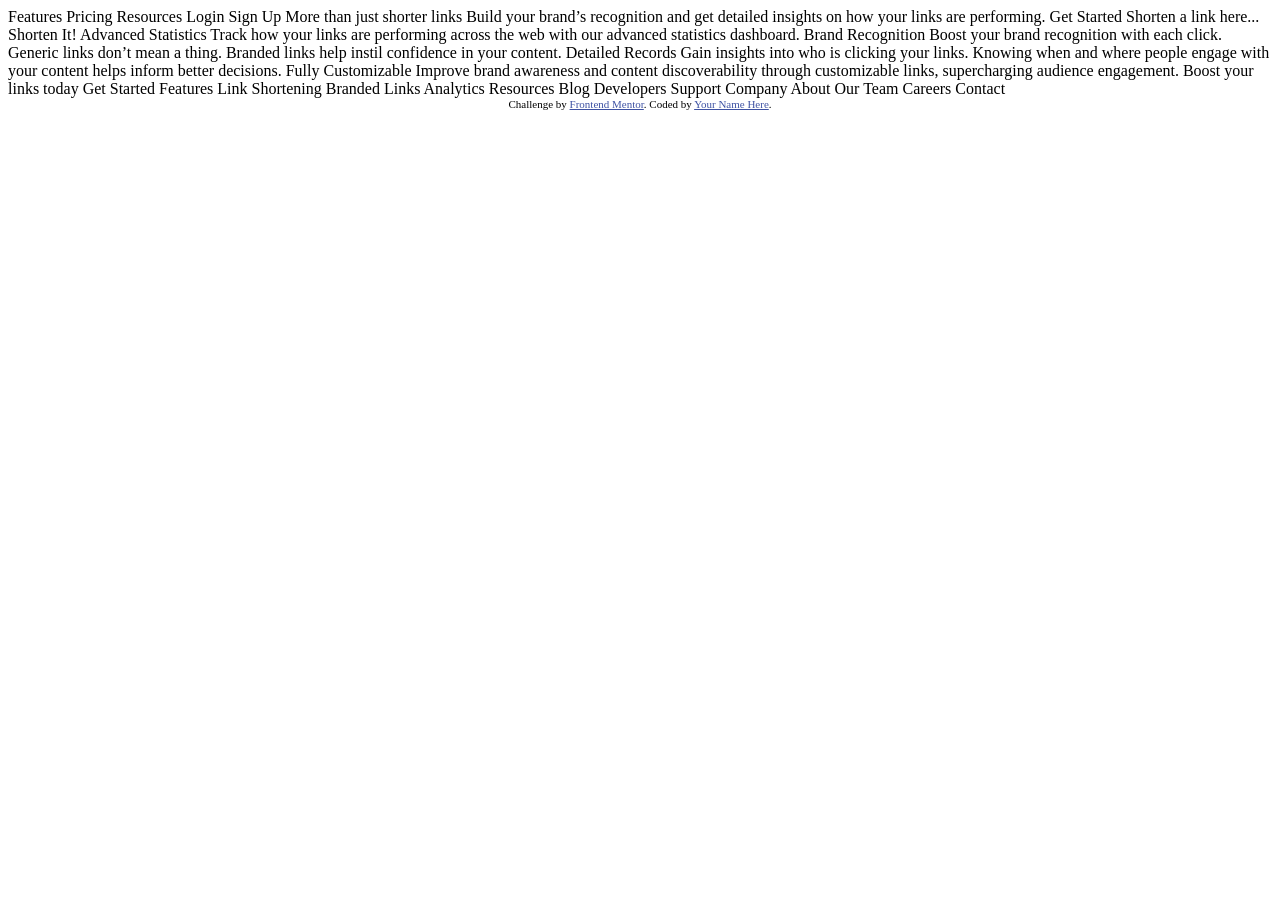
==== index.html @ 6eb6b92c "Url landing api" ====
<!DOCTYPE html>
<html lang="en">
<head>
  <meta charset="UTF-8">
  <meta name="viewport" content="width=device-width, initial-scale=1.0"> <!-- displays site properly based on user's device -->

  <link rel="icon" type="image/png" sizes="32x32" href="./images/favicon-32x32.png">
  
  <title>Frontend Mentor | Shortly URL shortening API Challenge</title>

  <!-- Feel free to remove these styles or customise in your own stylesheet 👍 -->
  <style>
    .attribution { font-size: 11px; text-align: center; }
    .attribution a { color: hsl(228, 45%, 44%); }
  </style>
</head>
<body>

  Features
  Pricing
  Resources

  Login
  Sign Up

  More than just shorter links

  Build your brand’s recognition and get detailed insights 
  on how your links are performing.

  Get Started
  
  Shorten a link here...

  Shorten It!

  Advanced Statistics

  Track how your links are performing across the web with our 
  advanced statistics dashboard.

  Brand Recognition

  Boost your brand recognition with each click. Generic links don’t 
  mean a thing. Branded links help instil confidence in your content.

  Detailed Records

  Gain insights into who is clicking your links. Knowing when and where 
  people engage with your content helps inform better decisions.

  Fully Customizable

  Improve brand awareness and content discoverability through customizable 
  links, supercharging audience engagement.

  Boost your links today

  Get Started

  Features

  Link Shortening
  Branded Links
  Analytics

  Resources

  Blog
  Developers
  Support

  Company

  About
  Our Team
  Careers
  Contact
  
  <div class="attribution">
    Challenge by <a href="https://www.frontendmentor.io?ref=challenge" target="_blank">Frontend Mentor</a>. 
    Coded by <a href="#">Your Name Here</a>.
  </div>
</body>
</html>
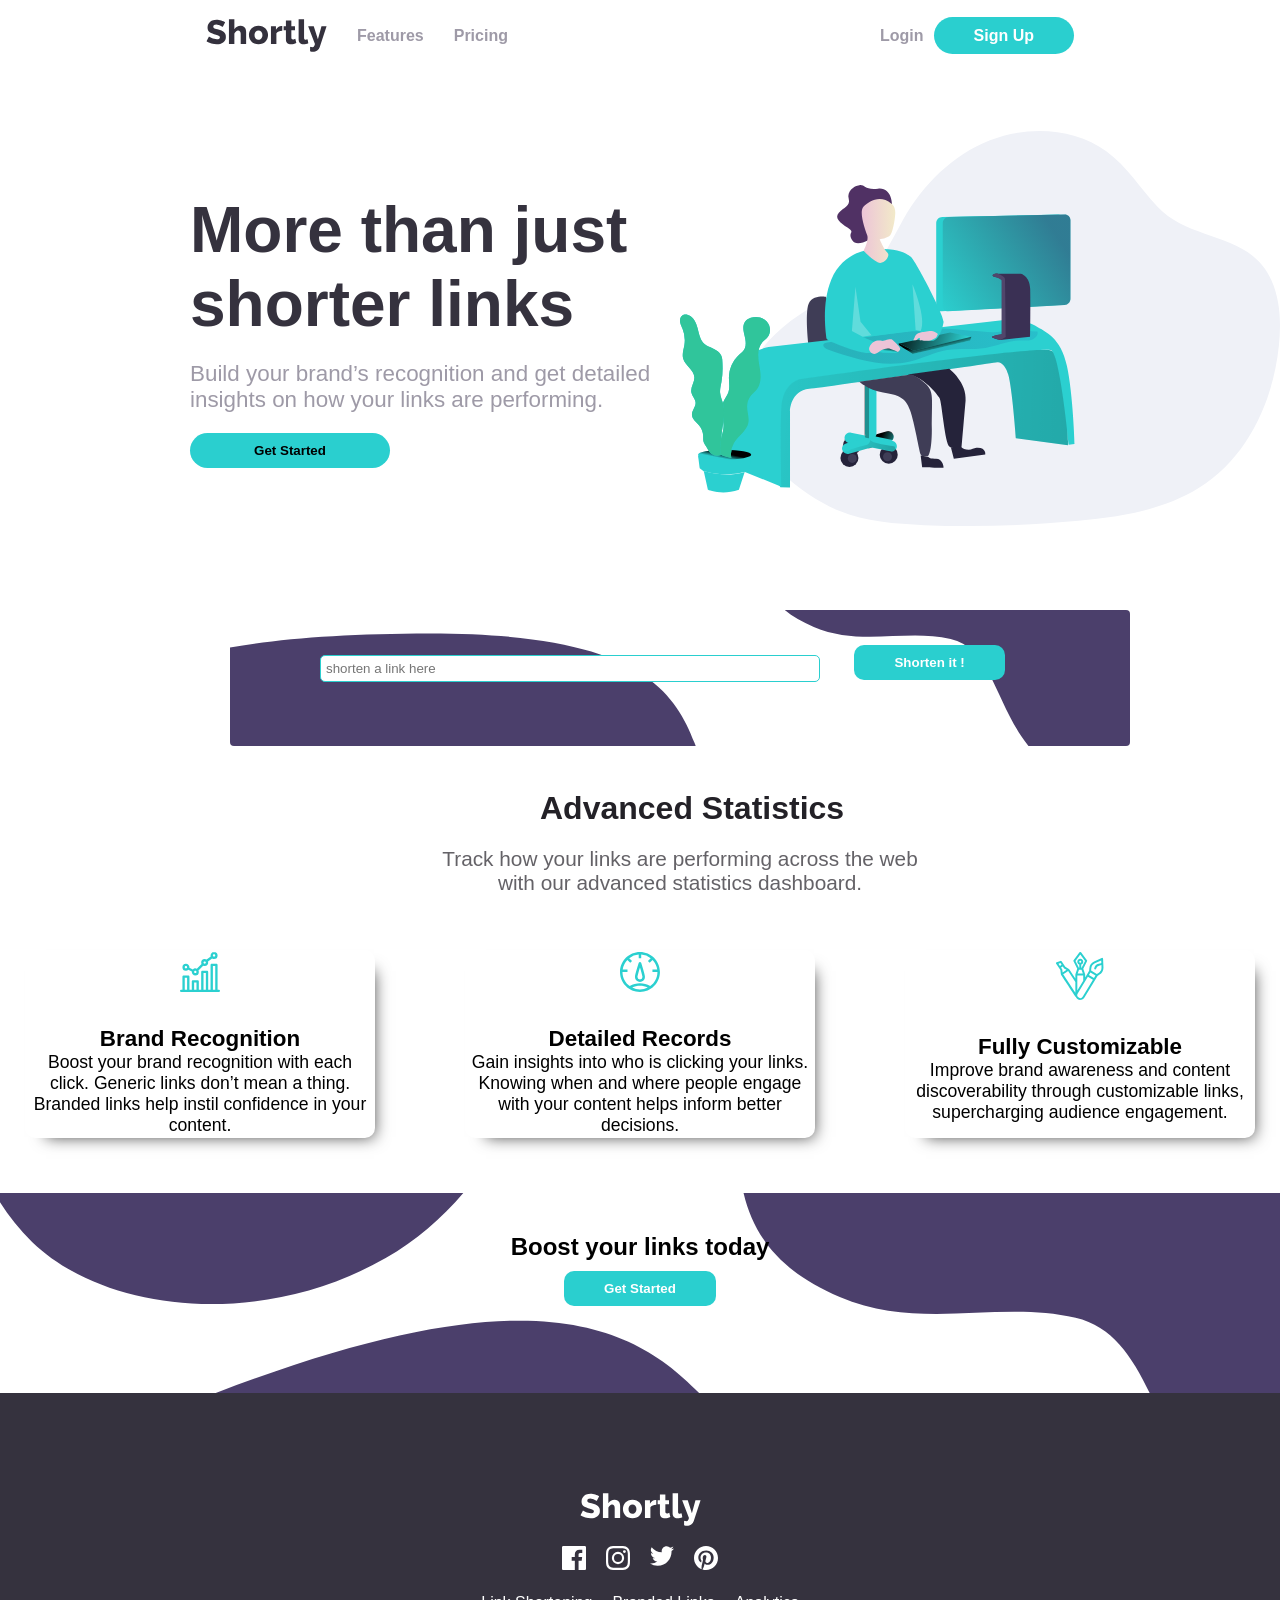
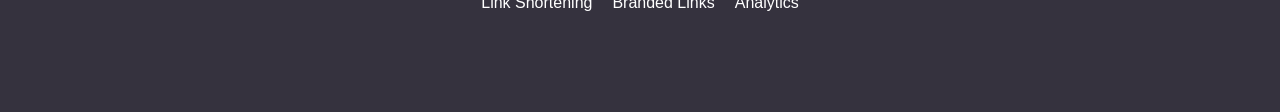
==== commit 07114d16: "moving" ====
--- a/index.html
+++ b/index.html
@@ -1,85 +1,176 @@
 <!DOCTYPE html>
 <html lang="en">
 <head>
-  <meta charset="UTF-8">
-  <meta name="viewport" content="width=device-width, initial-scale=1.0"> <!-- displays site properly based on user's device -->
-
-  <link rel="icon" type="image/png" sizes="32x32" href="./images/favicon-32x32.png">
-  
-  <title>Frontend Mentor | Shortly URL shortening API Challenge</title>
-
-  <!-- Feel free to remove these styles or customise in your own stylesheet 👍 -->
-  <style>
-    .attribution { font-size: 11px; text-align: center; }
-    .attribution a { color: hsl(228, 45%, 44%); }
-  </style>
+    <meta charset="UTF-8">
+    <meta http-equiv="X-UA-Compatible" content="IE=edge">
+    <meta name="viewport" content="width=device-width, initial-scale=1.0">
+    <link rel="stylesheet" href="../public/assets/css/main.css">
+    <link rel="preconnect" href="https://fonts.googleapis.com">
+    <link rel="preconnect" href="https://fonts.gstatic.com" crossorigin>
+    <link href="https://fonts.googleapis.com/css2?family=Poppins:wght@400;700&display=swap" rel="stylesheet">
+    <link rel="stylesheet" href="./assets/css/scrollbar.css">    
+    <title>Shortly URL</title>
 </head>
 <body>
+    
+    <header>
+        <nav>
+            <ul class="links__container_list">
 
-  Features
-  Pricing
-  Resources
+                <img src="../images/logo.svg" alt="">
 
-  Login
-  Sign Up
 
-  More than just shorter links
+                <li>
+                    <a href="">Features</a>
+                </li>
 
-  Build your brand’s recognition and get detailed insights 
-  on how your links are performing.
 
-  Get Started
-  
-  Shorten a link here...
+                <li>
+                    <a href="">Pricing</a>
+                </li>
 
-  Shorten It!
+            </ul>
 
-  Advanced Statistics
+            <ul class="login__container_list">
+                <li>
+                    <a href="" class="login">Login</a>
+                </li>
+                <li>
+                    <a href="" class="sign-up">Sign Up</a>
+                </li>
+            </ul>
+        </nav>
+    </header>
 
-  Track how your links are performing across the web with our 
-  advanced statistics dashboard.
 
-  Brand Recognition
+    <main>
 
-  Boost your brand recognition with each click. Generic links don’t 
-  mean a thing. Branded links help instil confidence in your content.
+        <div class="container__info_principal">
 
-  Detailed Records
+            <h1>More than just shorter links</h1>
 
-  Gain insights into who is clicking your links. Knowing when and where 
-  people engage with your content helps inform better decisions.
+            <p>Build your brand’s recognition and get detailed insights 
+                on how your links are performing.</p>
 
-  Fully Customizable
+            <button>Get Started</button>
 
-  Improve brand awareness and content discoverability through customizable 
-  links, supercharging audience engagement.
+        </div>
 
-  Boost your links today
+        <div class="image_principal">
+            <img src="../images/illustration-working.svg" alt="">
+        </div>
 
-  Get Started
+    </main>
 
-  Features
 
-  Link Shortening
-  Branded Links
-  Analytics
+    <div class="container-shorter-main">
 
-  Resources
+        <img src="../images/bg-shorten-desktop.svg" alt="">
+        
+        <textarea name="url_shorten" id="input_form" cols="30" rows="1" placeholder="shorten a link here"></textarea>
+    
+        <button id="btn_shortened"> Shorten it !</button>
+    
 
-  Blog
-  Developers
-  Support
 
-  Company
+    </div>
 
-  About
-  Our Team
-  Careers
-  Contact
-  
-  <div class="attribution">
-    Challenge by <a href="https://www.frontendmentor.io?ref=challenge" target="_blank">Frontend Mentor</a>. 
-    Coded by <a href="#">Your Name Here</a>.
-  </div>
+    <div class="container-link-shortened">
+
+        <span id="linkOriginal"></span>
+        <span id="linkShortened"></span>
+        
+        <button id="btn_copiar" onclick="copiarText()">Copiar!</button>
+    </div>
+
+
+    <section class="statics">
+
+        <h1> Advanced Statistics</h1>
+        <p>  Track how your links are performing across the web with our 
+            advanced statistics dashboard.
+        </p>
+
+        <div class="container__items_statics">
+
+            <div class="item_static">
+                <img src="../images/icon-brand-recognition.svg" alt="">
+                <h1>Brand Recognition</h1>
+                <p>Boost your brand recognition with each click. Generic links don’t 
+                    mean a thing. Branded links help instil confidence in your content.</p>
+            </div>
+
+            <div class="item_static">
+                <img src="../images/icon-detailed-records.svg" alt="">
+                <h1>Detailed Records</h1>
+                <p>  Gain insights into who is clicking your links. Knowing when and where 
+                    people engage with your content helps inform better decisions.</p>
+            </div>
+
+
+            <div class="item_static">
+                <img src="../images/icon-fully-customizable.svg" alt="">
+                <h1> Fully Customizable</h1>
+                <p>Improve brand awareness and content discoverability through customizable 
+                    links, supercharging audience engagement.</p>
+            </div>
+
+        </div>
+    </section>
+
+    <section class="Started">
+        <h1 >  Boost your links today</h1>
+        <button class="get_start">Get Started
+        </button>
+    </section>
+
+    <footer>
+
+        <img src="../images/logo.svg" alt="" class="logo">
+        <ul>
+            <li>
+                <img src="../images/icon-facebook.svg" alt="">
+            </li>
+            <li>
+                <img src="../images/icon-instagram.svg" alt="">
+            </li>
+            <li>
+                <img src="../images/icon-twitter.svg" alt="">
+            </li>
+            <li>
+                <img src="../images/icon-pinterest.svg" alt="">
+            </li>
+        </ul>
+
+        <ul>
+
+            <li>
+                Link Shortening
+            </li>
+
+            <li>
+                Branded Links
+            </li>
+
+            <li>
+                Analytics
+            </li>
+
+        </ul>
+
+    </footer>
+    
+
+
+    <script src="./js/index.js"></script>
 </body>
 </html>
+
+
+
+
+
+
+
+
+
--- a/public/assets/css/main.css
+++ b/public/assets/css/main.css
@@ -0,0 +1,299 @@
+*{
+    margin: 0;
+    padding: 0;
+    box-sizing: border-box;
+    font-family: 'Poppins', sans-serif;
+}
+
+header{
+    margin-bottom: 60px;
+}
+header nav{
+    width: 100%;
+    height: auto;
+    display: flex;
+    justify-content: space-around;
+    padding: 19px 20px;
+}
+
+.links__container_list{
+    display: flex;
+    list-style: none;
+    column-gap: 30px;
+    align-items: center;
+}
+
+
+.login__container_list{
+    display: flex;
+    list-style: none;
+    column-gap: 10px;
+    align-items: center;
+}
+
+.links__container_list a{
+    color: hsl(257, 7%, 63%);
+    text-decoration: none;
+    font-weight: bold;
+}
+
+.links__container_list a:hover{
+    color: black;
+}
+.login{
+    color: hsl(257, 7%, 63%);
+    text-decoration: none;
+    font-weight: bold; 
+}
+.login:hover{
+    color: black;
+}
+.sign-up{
+    background-color: hsl(180, 66%, 49%);
+    padding: 10px 40px;
+    border-radius: 20px;
+    color: white;
+    text-decoration: none;
+    font-weight: bold; 
+}
+.sign-up:hover{
+    background-color: hsl(180, 45%, 47%);
+}
+
+main{
+    width: 100%;
+    height: auto;
+    display: flex;
+    align-items: center;
+    padding-left: 190px;
+}
+
+.image_principal img{
+    width: 600px;
+    overflow: hidden;
+}
+
+.container__info_principal{
+    display: flex;
+    flex-direction: column;
+    row-gap: 20px;
+}
+
+.container__info_principal h1{
+    font-size: 4rem;
+    color:hsl(255, 11%, 22%);
+}
+
+.container__info_principal p{
+    font-size: 1.4rem;
+    color:hsl(257, 7%, 63%);
+}
+
+
+.container__info_principal button{
+    padding: 10px 60px;
+    border: none;
+    border-radius: 20px;
+    background-color: hsl(180, 66%, 49%);
+    font-weight: bold;
+    width: 200px;
+}
+
+.container__info_principal button:hover{
+    background-color: hsla(180, 66%, 49%, 0.699);
+    cursor: pointer;
+    color: white;
+    
+}
+
+.container-shorter-main{
+    width: 100%;
+    height: auto;
+    position: relative;
+    margin-top: 80px;
+    height: 150px;
+}
+
+.container-shorter-main img{
+    width: 900px;
+    position: absolute;
+    z-index: 10;
+    left: 230px;
+    border-radius: 4px;
+}
+
+.container-shorter-main textarea{
+    width: 500px;
+    resize: none;
+    position: relative;
+    z-index: 11;
+    border-radius: 5px;
+    outline: none;
+    padding: 5px;
+    left: 320px;
+    top: 45px;
+    border: 1px solid hsl(180, 66%, 49%) ;
+}
+#btn_shortened{
+    position: relative;
+    z-index: 11;
+    left: 350px;
+    top: 30px;
+    background-color: hsl(180, 66%, 49%);
+    padding: 10px 40px;
+    border-radius: 10px;
+    border: none;
+    color: white;
+    text-decoration: none;
+    font-weight: bold; 
+}
+
+
+#btn_shortened:hover{
+    cursor: pointer;
+    transform: translate(5px,-5px);
+    transition: .2s;
+}
+
+.container-link-shortened{
+    width: 100%;
+    height: 100px;
+    display: none;
+    justify-content: space-evenly;
+    align-items: center;
+    font-size: 1.3rem;
+}
+
+#linkShortened{
+    display: inline-block;
+    padding: 10px 30px;
+    border-radius: 10px;
+}
+
+#linkOriginal{
+    display: inline-block;
+    padding: 10px 30px;
+    border-radius: 10px;
+}
+#btn_copiar{
+    background-color: hsl(180, 66%, 49%);
+    padding: 10px 40px;
+    border-radius: 10px;
+    border: none;
+    color: white;
+    text-decoration: none;
+    font-weight: bold; 
+}
+
+#btn_copiar:hover{
+    cursor: pointer;
+    border: 1px solid black;
+    background-color: white;
+    color: black;
+    transition: .2s;
+}
+
+
+.visible{
+    display: flex;
+}
+
+.statics h1{
+    font-size: 2rem;
+    color: hsl(260, 8%, 14%);
+    padding-left: 540px;
+    margin-top: 30px;
+}
+.statics  p{
+    font-size: 1.3rem;
+    width: 500px;
+    color: hsla(260, 8%, 14%, 0.705);
+    text-align: center;
+    margin: 20px 0 30px 430px;
+}
+
+.container__items_statics{
+    padding: 25px;
+    display: flex;
+    width: 100%;
+    justify-content: space-between;
+    margin-bottom: 30px;
+}
+
+.item_static h1{
+    color: black;
+    padding: 0;
+    font-size: 1.4rem;
+}
+.item_static p{
+    width: 100%;
+    color: black;
+    margin: 0;
+    font-size: 1.1rem;
+}
+
+.item_static{
+    width: 350px;
+    text-align: center;
+    border-radius: 10px;
+    padding: 2px;
+    -webkit-box-shadow: 10px 10px 15px -11px rgba(0,0,0,0.75);
+-moz-box-shadow: 10px 10px 15px -11px rgba(0,0,0,0.75);
+box-shadow: 10px 10px 15px -11px rgba(0,0,0,0.75);
+cursor: pointer;
+}
+
+
+.Started{
+    width: 100%;
+    height: 200px;
+    background-image: url(../../../images/bg-boost-desktop.svg);
+    background-size: cover;
+    background-repeat: no-repeat;
+    text-align: center;
+    padding-top: 30px;
+
+}
+.Started h1{
+    color: black;
+    margin-top: 10px;
+}
+.get_start{
+    background-color: hsl(180, 66%, 49%);
+    padding: 10px 40px;
+    border-radius: 10px;
+    border: none;
+    color: white;
+    text-decoration: none;
+    font-weight: bold; 
+    cursor: pointer;
+    margin-top: 10px;
+}
+
+footer{
+    background-color: hsl(255, 11%, 22%);
+    color: white;
+    text-align: center;
+    display: flex;
+    flex-direction: column;
+    justify-content: space-around;
+    align-items: center;
+    row-gap: 20px;
+    padding: 100px;
+}
+
+.logo{
+    filter: invert(100%) sepia(93%) saturate(28%) hue-rotate(52deg) brightness(107%) contrast(107%);
+}
+footer ul{
+    list-style: none;
+    display: flex;
+    column-gap: 20px;
+    cursor: pointer;
+}
+
+
+
+
+
+
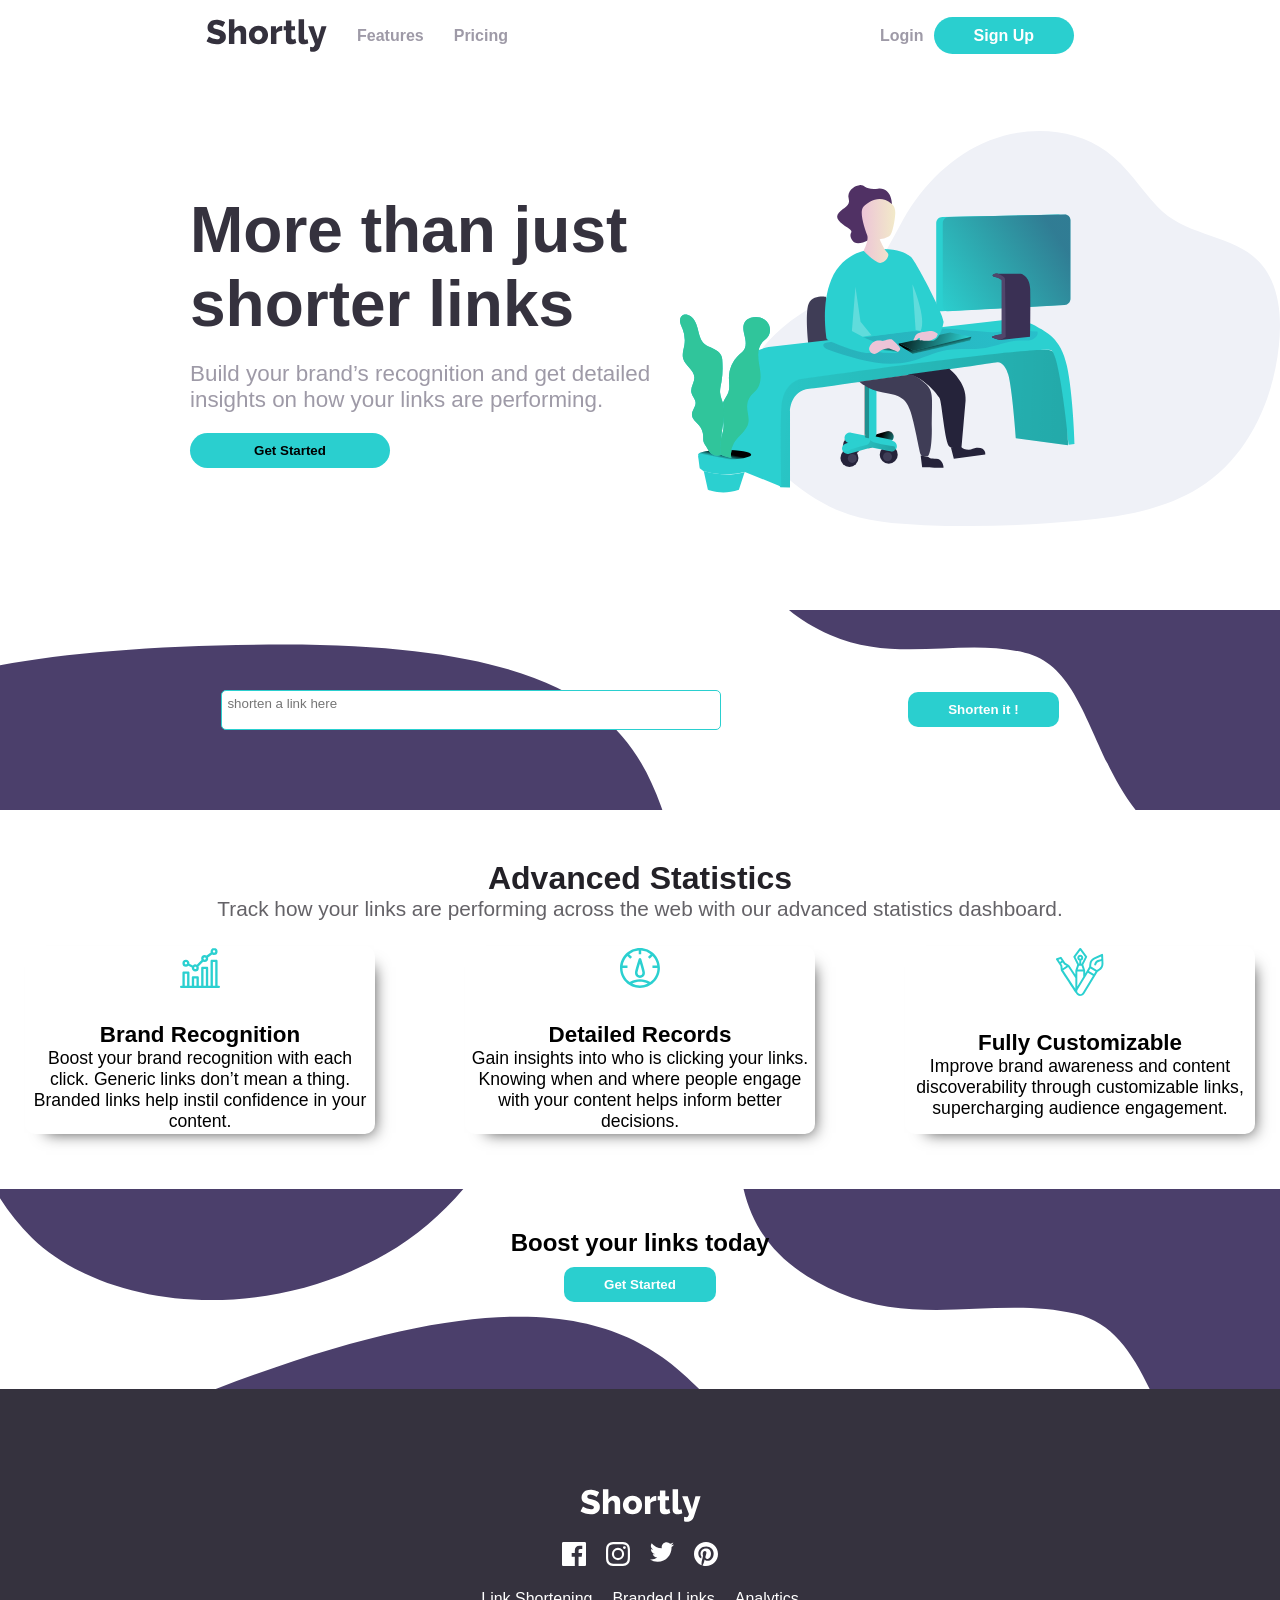
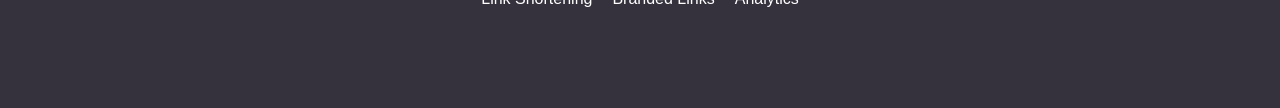
==== commit 9383ff25: "resposive" ====
--- a/index.html
+++ b/index.html
@@ -4,11 +4,11 @@
     <meta charset="UTF-8">
     <meta http-equiv="X-UA-Compatible" content="IE=edge">
     <meta name="viewport" content="width=device-width, initial-scale=1.0">
-    <link rel="stylesheet" href="../public/assets/css/main.css">
+    <link rel="stylesheet" href="./public/assets/css/main.css">
     <link rel="preconnect" href="https://fonts.googleapis.com">
     <link rel="preconnect" href="https://fonts.gstatic.com" crossorigin>
     <link href="https://fonts.googleapis.com/css2?family=Poppins:wght@400;700&display=swap" rel="stylesheet">
-    <link rel="stylesheet" href="./assets/css/scrollbar.css">    
+    <link rel="stylesheet" href="./public/assets/css/scrollbar.css">    
     <title>Shortly URL</title>
 </head>
 <body>
@@ -57,7 +57,7 @@
         </div>
 
         <div class="image_principal">
-            <img src="../images/illustration-working.svg" alt="">
+            <img src="./images/illustration-working.svg" alt="">
         </div>
 
     </main>
@@ -65,11 +65,15 @@
 
     <div class="container-shorter-main">
 
-        <img src="../images/bg-shorten-desktop.svg" alt="">
+        <img src="./images/bg-shorten-desktop.svg" alt="">
+
+        <div class="container-short">
+            
+            <textarea name="url_shorten" id="input_form" cols="30" rows="1" placeholder="shorten a link here"></textarea>
         
-        <textarea name="url_shorten" id="input_form" cols="30" rows="1" placeholder="shorten a link here"></textarea>
-    
-        <button id="btn_shortened"> Shorten it !</button>
+            <button id="btn_shortened"> Shorten it !</button>
+        </div>
+        
     
 
 
@@ -94,14 +98,14 @@
         <div class="container__items_statics">
 
             <div class="item_static">
-                <img src="../images/icon-brand-recognition.svg" alt="">
+                <img src="./images/icon-brand-recognition.svg" alt="">
                 <h1>Brand Recognition</h1>
                 <p>Boost your brand recognition with each click. Generic links don’t 
                     mean a thing. Branded links help instil confidence in your content.</p>
             </div>
 
             <div class="item_static">
-                <img src="../images/icon-detailed-records.svg" alt="">
+                <img src="./images/icon-detailed-records.svg" alt="">
                 <h1>Detailed Records</h1>
                 <p>  Gain insights into who is clicking your links. Knowing when and where 
                     people engage with your content helps inform better decisions.</p>
@@ -109,7 +113,7 @@
 
 
             <div class="item_static">
-                <img src="../images/icon-fully-customizable.svg" alt="">
+                <img src="./images/icon-fully-customizable.svg" alt="">
                 <h1> Fully Customizable</h1>
                 <p>Improve brand awareness and content discoverability through customizable 
                     links, supercharging audience engagement.</p>
@@ -126,19 +130,19 @@
 
     <footer>
 
-        <img src="../images/logo.svg" alt="" class="logo">
+        <img src="./images/logo.svg" alt="" class="logo">
         <ul>
             <li>
-                <img src="../images/icon-facebook.svg" alt="">
+                <img src="./images/icon-facebook.svg" alt="">
             </li>
             <li>
-                <img src="../images/icon-instagram.svg" alt="">
+                <img src="./images/icon-instagram.svg" alt="">
             </li>
             <li>
-                <img src="../images/icon-twitter.svg" alt="">
+                <img src="./images/icon-twitter.svg" alt="">
             </li>
             <li>
-                <img src="../images/icon-pinterest.svg" alt="">
+                <img src="./images/icon-pinterest.svg" alt="">
             </li>
         </ul>
 
@@ -162,7 +166,7 @@
     
 
 
-    <script src="./js/index.js"></script>
+    <script src="/public/js/index.js"></script>
 </body>
 </html>
 
--- a/public/assets/css/main.css
+++ b/public/assets/css/main.css
@@ -107,38 +107,45 @@
 }
 
 .container-shorter-main{
-    width: 100%;
-    height: auto;
+    display:flex;
+    justify-content: center;
+    width: 100%;
+    height: 200px;
     position: relative;
     margin-top: 80px;
-    height: 150px;
+    margin-bottom: 50px;
 }
 
 .container-shorter-main img{
-    width: 900px;
+    width:100%;
     position: absolute;
+    height: 200px;
     z-index: 10;
-    left: 230px;
-    border-radius: 4px;
+   
+}  
+
+.container-short{
+    width: 80%;
+    display: flex;
+    justify-content: space-around;
+    align-items: center;
+    flex-wrap: wrap;
 }
 
 .container-shorter-main textarea{
-    width: 500px;
-    resize: none;
     position: relative;
     z-index: 11;
+    width: 500px;
+    height: 40px;
+    resize: none;
     border-radius: 5px;
     outline: none;
     padding: 5px;
-    left: 320px;
-    top: 45px;
     border: 1px solid hsl(180, 66%, 49%) ;
 }
 #btn_shortened{
     position: relative;
     z-index: 11;
-    left: 350px;
-    top: 30px;
     background-color: hsl(180, 66%, 49%);
     padding: 10px 40px;
     border-radius: 10px;
@@ -147,7 +154,6 @@
     text-decoration: none;
     font-weight: bold; 
 }
-
 
 #btn_shortened:hover{
     cursor: pointer;
@@ -201,15 +207,13 @@
 .statics h1{
     font-size: 2rem;
     color: hsl(260, 8%, 14%);
-    padding-left: 540px;
     margin-top: 30px;
+    text-align: center;
 }
 .statics  p{
     font-size: 1.3rem;
-    width: 500px;
     color: hsla(260, 8%, 14%, 0.705);
     text-align: center;
-    margin: 20px 0 30px 430px;
 }
 
 .container__items_statics{
--- a/public/assets/css/scrollbar.css
+++ b/public/assets/css/scrollbar.css
@@ -0,0 +1,24 @@
+/* Works on Firefox */
+* {
+    scrollbar-width: thin;
+    scrollbar-color: rgb(25, 204, 249) rgba(11, 11, 11, 0.824);
+  }
+  
+  /* Works on Chrome, Edge, and Safari */
+  *::-webkit-scrollbar {
+    -webkit-appearance: none;
+  }
+  
+  *::-webkit-scrollbar {
+    width: 12px;
+  }
+  
+  *::-webkit-scrollbar-track {
+    background-color: rgba(11, 11, 11, 0.824);
+  }
+  
+  *::-webkit-scrollbar-thumb {
+    background-color: rgb(32, 183, 203);
+    border-radius: 20px;
+    border: 1px solid #101010;
+  }
